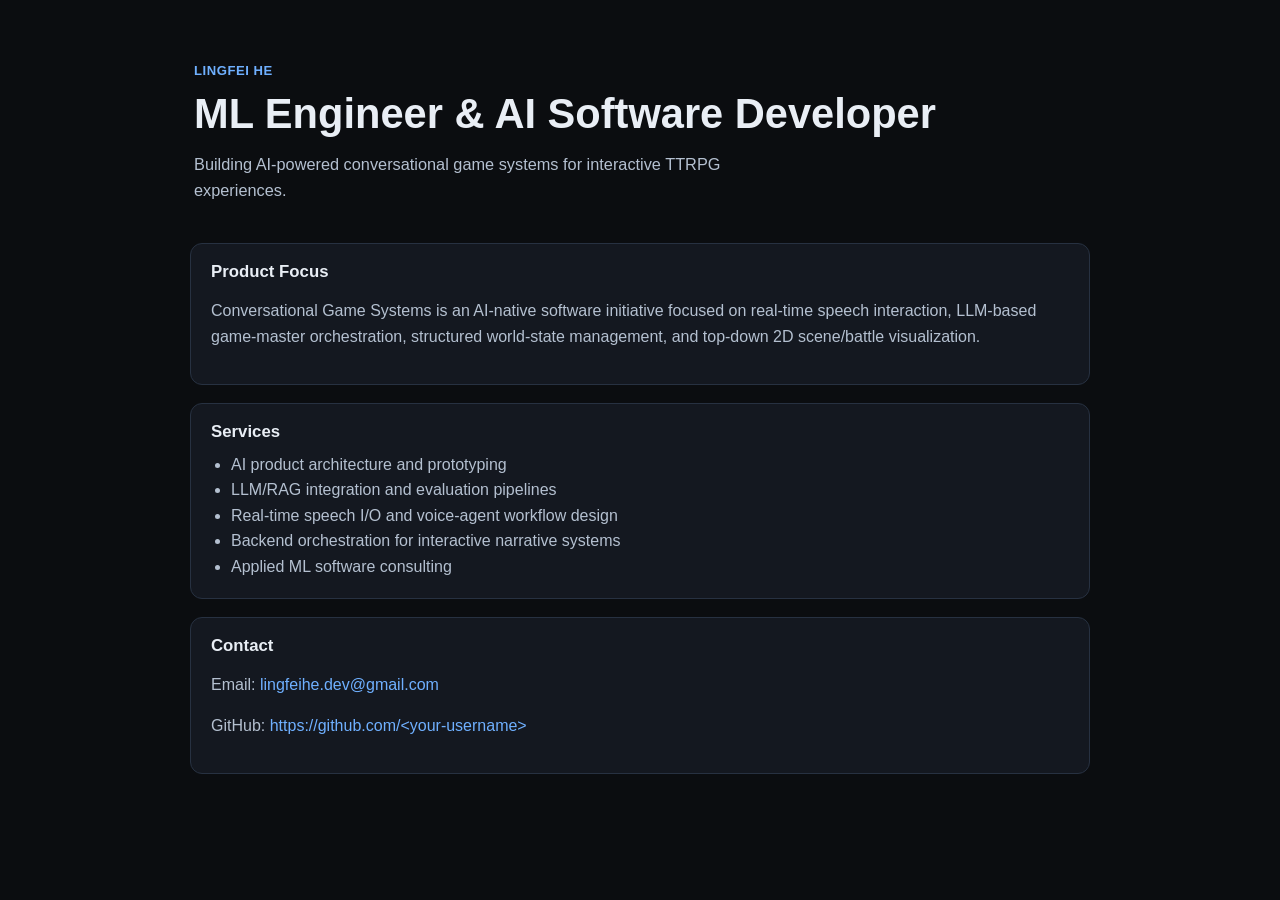
==== docs/index.html @ f472f205 "Initial OPT self-employment business identity package. Add landing page, product brief, and reusable" ====
<!doctype html>
<html lang="en">
  <head>
    <meta charset="utf-8" />
    <meta name="viewport" content="width=device-width, initial-scale=1" />
    <title>Lingfei He | Conversational Game Systems</title>
    <meta
      name="description"
      content="AI-powered conversational game systems with voice interaction, LLM game-mastering, and 2D battle visualization."
    />
    <link rel="stylesheet" href="./style.css" />
  </head>
  <body>
    <main class="container">
      <section class="hero">
        <p class="kicker">Lingfei He</p>
        <h1>ML Engineer & AI Software Developer</h1>
        <p class="subtitle">
          Building AI-powered conversational game systems for interactive TTRPG
          experiences.
        </p>
      </section>

      <section class="card">
        <h2>Product Focus</h2>
        <p>
          Conversational Game Systems is an AI-native software initiative
          focused on real-time speech interaction, LLM-based game-master
          orchestration, structured world-state management, and top-down 2D
          scene/battle visualization.
        </p>
      </section>

      <section class="card">
        <h2>Services</h2>
        <ul>
          <li>AI product architecture and prototyping</li>
          <li>LLM/RAG integration and evaluation pipelines</li>
          <li>Real-time speech I/O and voice-agent workflow design</li>
          <li>Backend orchestration for interactive narrative systems</li>
          <li>Applied ML software consulting</li>
        </ul>
      </section>

      <section class="card">
        <h2>Contact</h2>
        <p>Email: <a href="mailto:lingfeihe.dev@gmail.com">lingfeihe.dev@gmail.com</a></p>
        <p>
          GitHub:
          <a href="https://github.com/" target="_blank" rel="noreferrer"
            >https://github.com/&lt;your-username&gt;</a
          >
        </p>
      </section>
    </main>
  </body>
</html>
---- docs/style.css ----
:root {
  --bg: #0b0d10;
  --card: #141820;
  --text: #e9eef5;
  --muted: #b4c0d0;
  --accent: #6fb0ff;
  --border: #273141;
}

* {
  box-sizing: border-box;
}

html,
body {
  margin: 0;
  padding: 0;
  background: var(--bg);
  color: var(--text);
  font-family: Inter, "Segoe UI", Roboto, Arial, sans-serif;
}

.container {
  width: min(900px, 92vw);
  margin: 48px auto 64px;
  display: grid;
  gap: 18px;
}

.hero {
  padding: 12px 4px 6px;
}

.kicker {
  margin: 0 0 8px;
  color: var(--accent);
  font-weight: 600;
  letter-spacing: 0.04em;
  text-transform: uppercase;
  font-size: 0.82rem;
}

h1 {
  margin: 0;
  font-size: clamp(1.8rem, 4vw, 2.6rem);
  line-height: 1.2;
}

.subtitle {
  margin-top: 12px;
  color: var(--muted);
  font-size: 1.02rem;
  max-width: 68ch;
}

.card {
  background: var(--card);
  border: 1px solid var(--border);
  border-radius: 12px;
  padding: 18px 20px;
}

h2 {
  margin-top: 0;
  margin-bottom: 10px;
  font-size: 1.05rem;
}

p,
li {
  color: var(--muted);
  line-height: 1.6;
}

ul {
  margin: 0;
  padding-left: 20px;
}

a {
  color: var(--accent);
  text-decoration: none;
}

a:hover {
  text-decoration: underline;
}
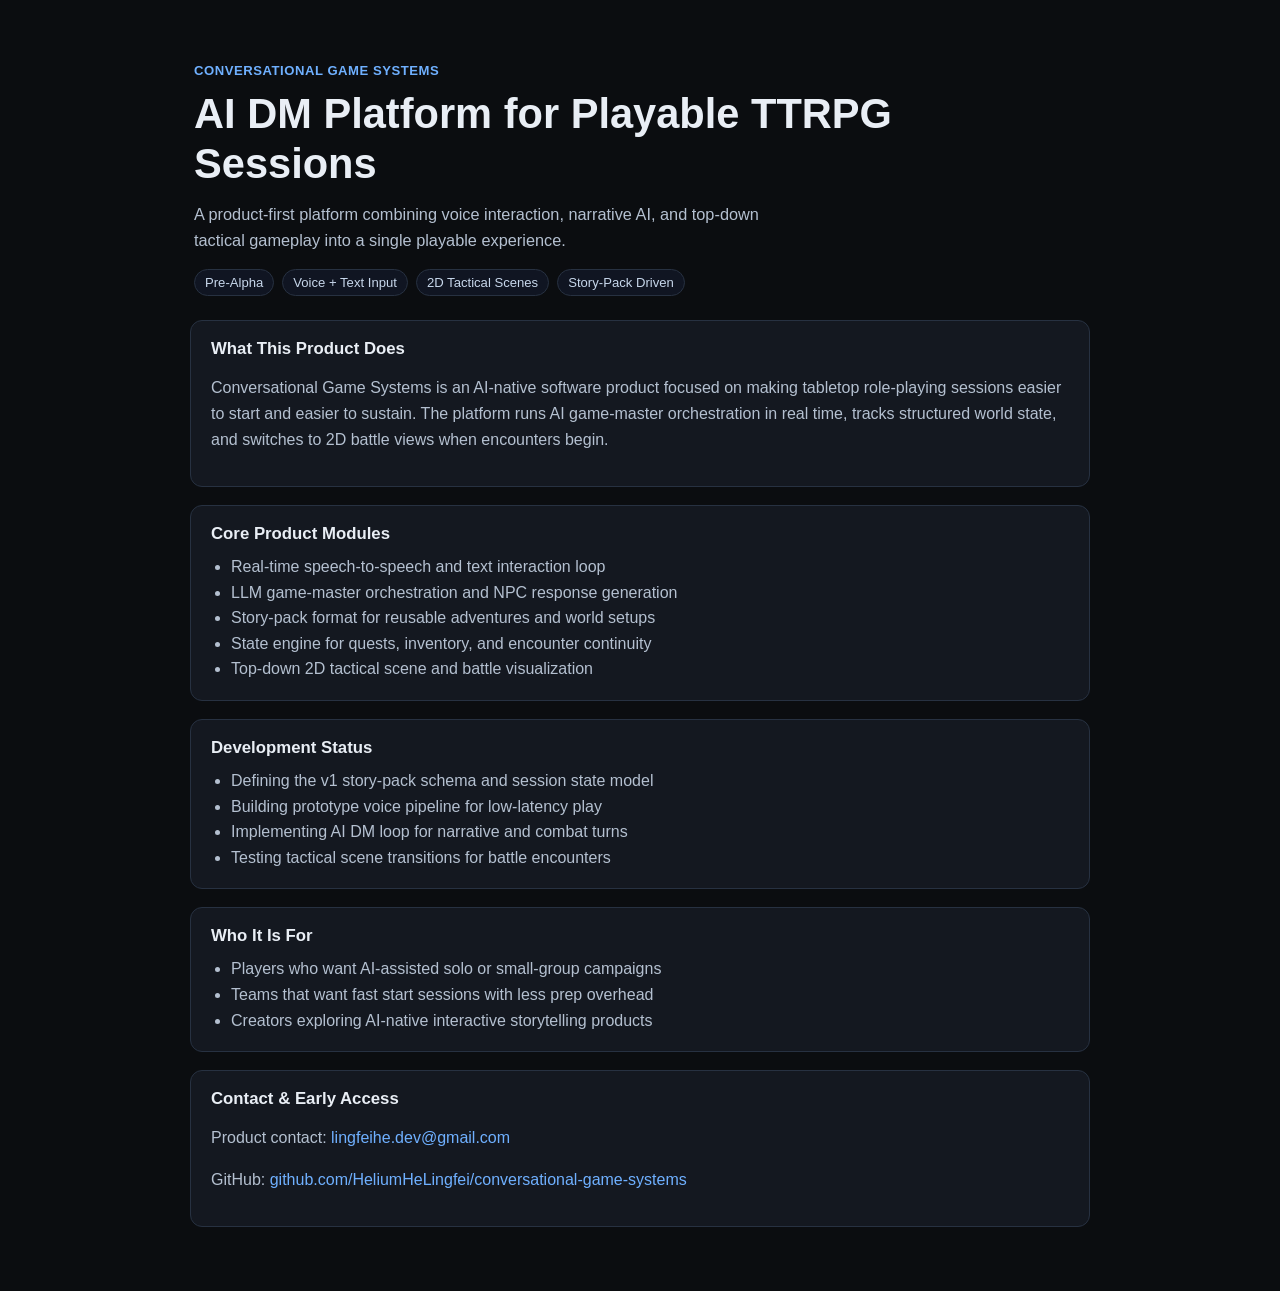
==== commit b6acdaad: "Refocus landing page on product positioning and development progress. Reduce personal branding langu" ====
--- a/docs/index.html
+++ b/docs/index.html
@@ -3,52 +3,84 @@
   <head>
     <meta charset="utf-8" />
     <meta name="viewport" content="width=device-width, initial-scale=1" />
-    <title>Lingfei He | Conversational Game Systems</title>
+    <title>Conversational Game Systems | AI DM Platform</title>
     <meta
       name="description"
-      content="AI-powered conversational game systems with voice interaction, LLM game-mastering, and 2D battle visualization."
+      content="An AI-native TTRPG platform with voice interaction, LLM game-mastering, and 2D tactical visualization."
     />
     <link rel="stylesheet" href="./style.css" />
   </head>
   <body>
     <main class="container">
       <section class="hero">
-        <p class="kicker">Lingfei He</p>
-        <h1>ML Engineer & AI Software Developer</h1>
+        <p class="kicker">Conversational Game Systems</p>
+        <h1>AI DM Platform for Playable TTRPG Sessions</h1>
         <p class="subtitle">
-          Building AI-powered conversational game systems for interactive TTRPG
-          experiences.
+          A product-first platform combining voice interaction, narrative AI,
+          and top-down tactical gameplay into a single playable experience.
+        </p>
+        <div class="chips">
+          <span class="chip">Pre-Alpha</span>
+          <span class="chip">Voice + Text Input</span>
+          <span class="chip">2D Tactical Scenes</span>
+          <span class="chip">Story-Pack Driven</span>
+        </div>
+      </section>
+
+      <section class="card">
+        <h2>What This Product Does</h2>
+        <p>
+          Conversational Game Systems is an AI-native software product focused
+          on making tabletop role-playing sessions easier to start and easier to
+          sustain. The platform runs AI game-master orchestration in real time,
+          tracks structured world state, and switches to 2D battle views when
+          encounters begin.
         </p>
       </section>
 
       <section class="card">
-        <h2>Product Focus</h2>
-        <p>
-          Conversational Game Systems is an AI-native software initiative
-          focused on real-time speech interaction, LLM-based game-master
-          orchestration, structured world-state management, and top-down 2D
-          scene/battle visualization.
-        </p>
-      </section>
-
-      <section class="card">
-        <h2>Services</h2>
+        <h2>Core Product Modules</h2>
         <ul>
-          <li>AI product architecture and prototyping</li>
-          <li>LLM/RAG integration and evaluation pipelines</li>
-          <li>Real-time speech I/O and voice-agent workflow design</li>
-          <li>Backend orchestration for interactive narrative systems</li>
-          <li>Applied ML software consulting</li>
+          <li>Real-time speech-to-speech and text interaction loop</li>
+          <li>LLM game-master orchestration and NPC response generation</li>
+          <li>Story-pack format for reusable adventures and world setups</li>
+          <li>State engine for quests, inventory, and encounter continuity</li>
+          <li>Top-down 2D tactical scene and battle visualization</li>
         </ul>
       </section>
 
       <section class="card">
-        <h2>Contact</h2>
-        <p>Email: <a href="mailto:lingfeihe.dev@gmail.com">lingfeihe.dev@gmail.com</a></p>
+        <h2>Development Status</h2>
+        <ul>
+          <li>Defining the v1 story-pack schema and session state model</li>
+          <li>Building prototype voice pipeline for low-latency play</li>
+          <li>Implementing AI DM loop for narrative and combat turns</li>
+          <li>Testing tactical scene transitions for battle encounters</li>
+        </ul>
+      </section>
+
+      <section class="card">
+        <h2>Who It Is For</h2>
+        <ul>
+          <li>Players who want AI-assisted solo or small-group campaigns</li>
+          <li>Teams that want fast start sessions with less prep overhead</li>
+          <li>Creators exploring AI-native interactive storytelling products</li>
+        </ul>
+      </section>
+
+      <section class="card">
+        <h2>Contact & Early Access</h2>
+        <p>
+          Product contact:
+          <a href="mailto:lingfeihe.dev@gmail.com">lingfeihe.dev@gmail.com</a>
+        </p>
         <p>
           GitHub:
-          <a href="https://github.com/" target="_blank" rel="noreferrer"
-            >https://github.com/&lt;your-username&gt;</a
+          <a
+            href="https://github.com/HeliumHeLingfei/conversational-game-systems"
+            target="_blank"
+            rel="noreferrer"
+            >github.com/HeliumHeLingfei/conversational-game-systems</a
           >
         </p>
       </section>
--- a/docs/style.css
+++ b/docs/style.css
@@ -53,6 +53,23 @@
   max-width: 68ch;
 }
 
+.chips {
+  margin-top: 14px;
+  display: flex;
+  flex-wrap: wrap;
+  gap: 8px;
+}
+
+.chip {
+  display: inline-block;
+  border: 1px solid var(--border);
+  background: #101522;
+  color: #c7d7eb;
+  font-size: 0.82rem;
+  border-radius: 999px;
+  padding: 5px 10px;
+}
+
 .card {
   background: var(--card);
   border: 1px solid var(--border);
